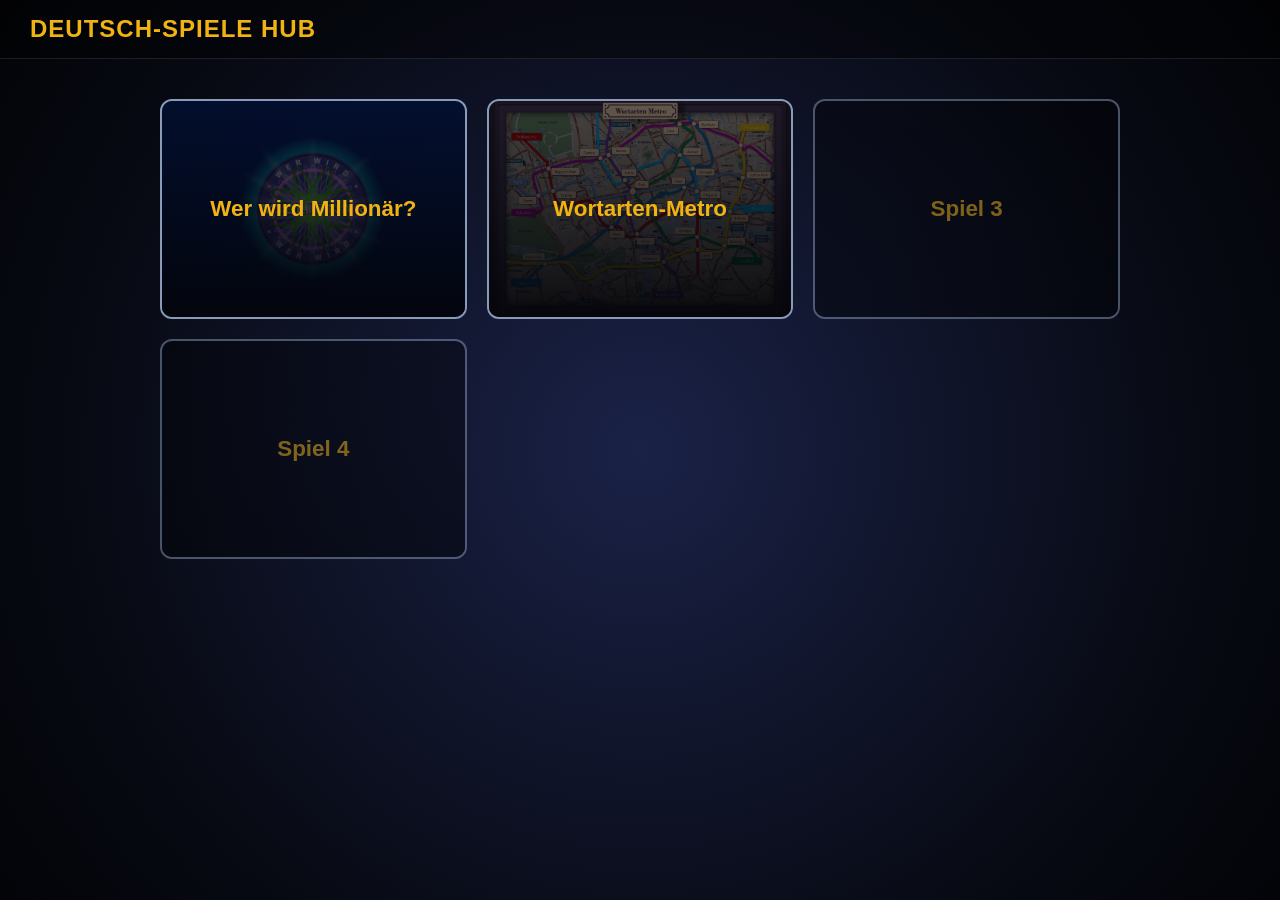
==== index.html @ 88171893 "Initiale Version des Deutsch-Spiele-Hubs Co-authored-by: Copilot <223556219+Copilot@users.noreply.gi" ====
<!DOCTYPE html>
<html lang="de">
<head>
  <meta charset="UTF-8">
  <meta name="viewport" content="width=device-width, initial-scale=1.0">
  <title>Deutschunterricht Spiele-Lounge</title>
  <link rel="stylesheet" href="css/main.css">
  <style>
    .game-grid {
      display: grid;
      grid-template-columns: repeat(auto-fit, minmax(280px, 1fr));
      gap: 20px;
      width: 100%;
      margin-top: 20px;
    }
    .game-card {
      position: relative;
      overflow: hidden;
      min-height: 220px;
      background: var(--card-bg);
      border: 2px solid var(--border-color);
      border-radius: 12px;
      padding: 25px;
      text-align: center;
      display: flex;
      flex-direction: column;
      justify-content: center;
      text-decoration: none;
      color: inherit;
      transition: transform 0.2s, border-color 0.2s;
    }
    .game-card::before {
      content: "";
      position: absolute;
      inset: 0;
      background-image: var(--game-card-image);
      background-size: cover;
      background-position: center;
      opacity: 0.45;
      transition: opacity 0.2s, transform 0.2s;
    }
    .game-card::after {
      content: "";
      position: absolute;
      inset: 0;
      background: linear-gradient(180deg, rgba(3, 4, 8, 0.15), rgba(3, 4, 8, 0.9));
    }
    .game-card > * {
      position: relative;
      z-index: 1;
    }
    .game-card:hover {
      transform: translateY(-5px);
      border-color: var(--accent-yellow);
    }
    .game-card:hover::before {
      opacity: 0.6;
      transform: scale(1.04);
    }
    .game-card-placeholder {
      opacity: 0.5;
      cursor: not-allowed;
    }
    .game-card-placeholder:hover {
      transform: none;
      border-color: var(--border-color);
    }
    .game-card h3 {
      font-size: 1.4rem;
      margin-bottom: 0;
      color: var(--accent-yellow);
      text-align: center;
    }
  </style>
</head>
<body>

  <header>
    <a href="index.html" class="logo-text">Deutsch-Spiele Hub</a>
  </header>

  <div class="container">
    <div class="game-grid">
      <a href="games/wwm/index.html" class="game-card" style="--game-card-image: url('games/wwm/resources/wer-wird-millionaer.jpg');">
        <h3>Wer wird Millionär?</h3>
      </a>

      <a href="games/wortarten-metro/index.html" class="game-card" style="--game-card-image: url('games/wortarten-metro/resource/wortartenMetroV1.1.jpg');">
        <h3>Wortarten-Metro</h3>
      </a>

      <div class="game-card game-card-placeholder">
        <h3>Spiel 3</h3>
      </div>

      <div class="game-card game-card-placeholder">
        <h3>Spiel 4</h3>
      </div>
    </div>
  </div>

</body>
</html>
---- css/main.css ----
:root {
  --bg-color: #0b0d1b;
  --card-bg: rgba(0, 0, 0, 0.6);
  --border-color: #8a9bb8;
  --text-color: #ffffff;
  --accent-yellow: #f1b312;
}

* {
  box-sizing: border-box;
  margin: 0;
  padding: 0;
  font-family: 'Segoe UI', Tahoma, Geneva, Verdana, sans-serif;
}

body {
  background: radial-gradient(circle at center, #1a2247 0%, #080a14 70%, #030408 100%);
  color: var(--text-color);
  min-height: 100vh;
  display: flex;
  flex-direction: column;
  align-items: center;
}

header {
  width: 100%;
  padding: 15px 30px;
  background: rgba(0, 0, 0, 0.4);
  display: flex;
  justify-content: space-between;
  align-items: center;
  border-bottom: 1px solid rgba(255, 255, 255, 0.1);
}

.logo-text {
  font-size: 1.5rem;
  font-weight: bold;
  color: var(--accent-yellow);
  text-transform: uppercase;
  letter-spacing: 1px;
  text-decoration: none;
}

nav a {
  background: transparent;
  border: 1px solid var(--accent-yellow);
  color: var(--accent-yellow);
  padding: 8px 16px;
  margin-left: 10px;
  border-radius: 20px;
  font-weight: bold;
  text-decoration: none;
  transition: all 0.2s;
  display: inline-block;
}

nav a:hover {
  background: var(--accent-yellow);
  color: #000;
}

.container {
  width: 100%;
  max-width: 1000px;
  padding: 20px;
  flex: 1;
  display: flex;
  flex-direction: column;
  align-items: center;
}

h1, h2 {
  text-align: center;
  margin-bottom: 20px;
  font-weight: 400;
}

.btn {
  background: var(--accent-yellow);
  color: #000;
  padding: 10px 20px;
  border: none;
  border-radius: 5px;
  font-weight: bold;
  cursor: pointer;
  margin-right: 10px;
  margin-top: 5px;
  text-decoration: none;
  display: inline-block;
}

.btn:hover {
  opacity: 0.9;
}

.btn-secondary {
  background: #4a5568;
  color: white;
}
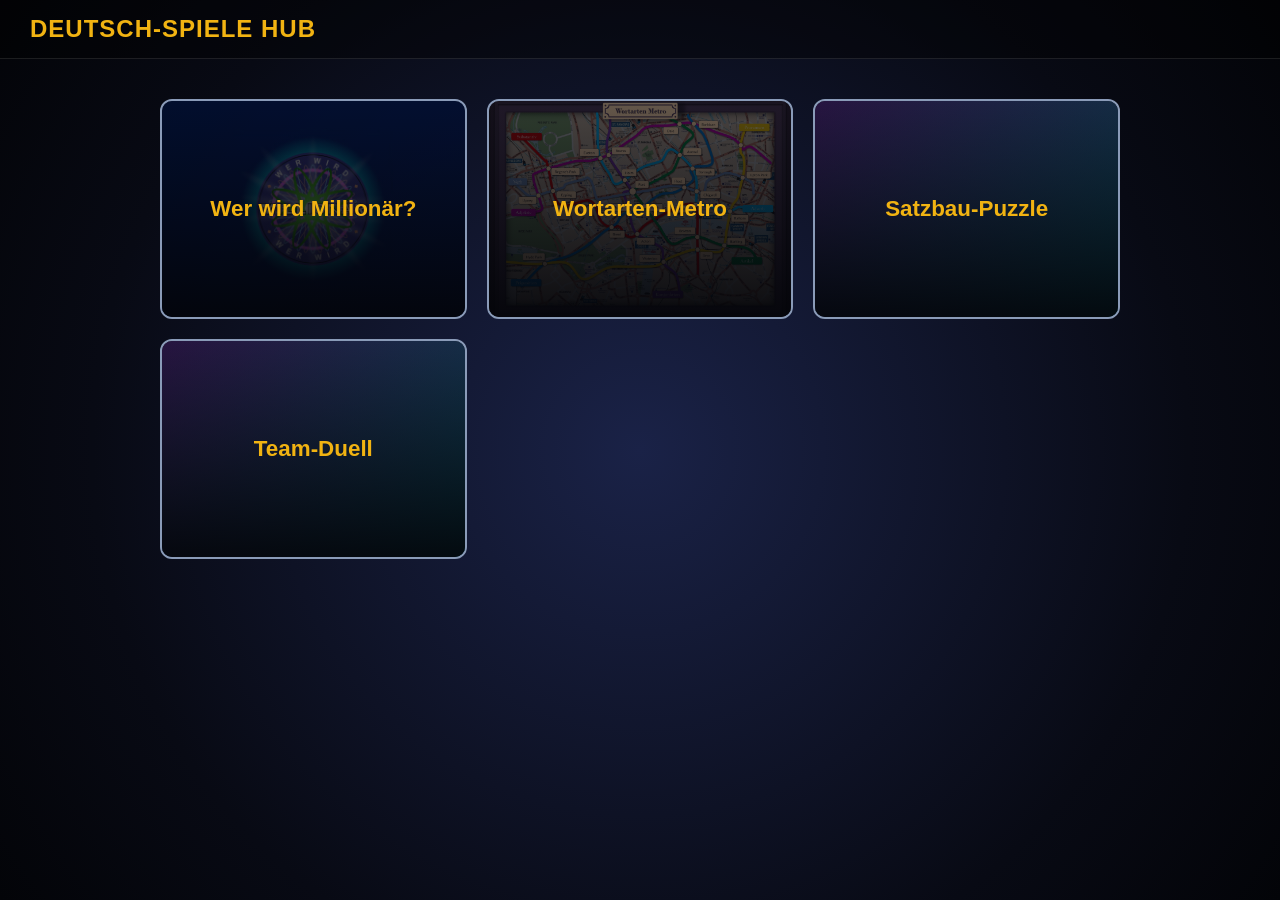
==== commit 540df73c: "Satzbau-Puzzle und Team-Duell" ====
--- a/index.html
+++ b/index.html
@@ -65,6 +65,10 @@
       transform: none;
       border-color: var(--border-color);
     }
+    .game-card-no-image::before {
+      background: linear-gradient(135deg, #3b1d5f, #0b5b6b);
+      opacity: 0.75;
+    }
     .game-card h3 {
       font-size: 1.4rem;
       margin-bottom: 0;
@@ -89,13 +93,13 @@
         <h3>Wortarten-Metro</h3>
       </a>
 
-      <div class="game-card game-card-placeholder">
-        <h3>Spiel 3</h3>
-      </div>
+      <a href="games/satzbau-puzzle/index.html" class="game-card game-card-no-image">
+        <h3>Satzbau-Puzzle</h3>
+      </a>
 
-      <div class="game-card game-card-placeholder">
-        <h3>Spiel 4</h3>
-      </div>
+      <a href="games/jeopardy/index.html" class="game-card game-card-no-image">
+        <h3>Team-Duell</h3>
+      </a>
     </div>
   </div>
 
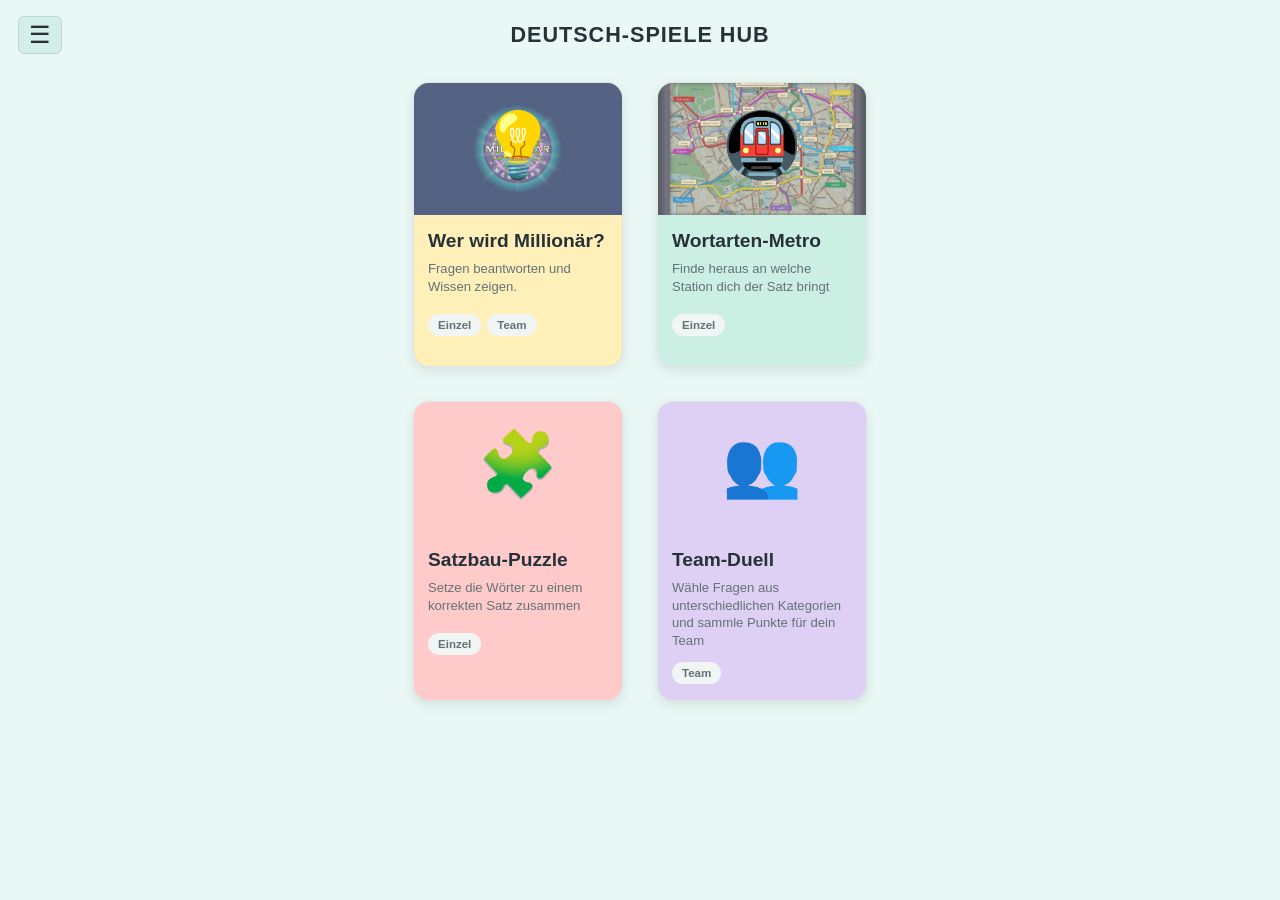
==== commit 1138a7d0: "new layout" ====
--- a/index.html
+++ b/index.html
@@ -6,102 +6,350 @@
   <title>Deutschunterricht Spiele-Lounge</title>
   <link rel="stylesheet" href="css/main.css">
   <style>
+    .home-page {
+      --home-ink: #263238;
+      --home-muted: #627276;
+      --home-mint: #e9f8f4;
+      background: var(--home-mint);
+      color: var(--home-ink);
+    }
+
+    .home-page header {
+      justify-content: center;
+      padding: 22px 24px 12px;
+      background: transparent;
+      border-bottom: 0;
+      box-shadow: none;
+    }
+
+    .home-page .logo-text {
+      color: var(--home-ink);
+      font-size: clamp(1.05rem, 3vw, 1.35rem);
+      font-weight: 600;
+      letter-spacing: 1px;
+    }
+
+    .home-page .site-menu {
+      position: absolute;
+      left: 18px;
+      top: 16px;
+    }
+
+    .home-page .site-menu summary {
+      color: var(--home-ink);
+      border: 1px solid #b8d8d1;
+      background: #d4eee8;
+      border-radius: 6px;
+      font-size: 1.5rem;
+    }
+
+    .home-page .site-menu-links {
+      background: #f8fffd;
+      border-right-color: #b8d8d1;
+    }
+
+    .home-page .site-menu-links a {
+      color: var(--home-ink);
+    }
+
+    .home-page .site-menu-links a:hover {
+      color: var(--home-ink);
+      background: #dff3ed;
+    }
+
+    .home-page .container {
+      max-width: 680px;
+      padding: 12px 20px 32px;
+    }
+
+    .home-page.is-loading {
+      overflow: hidden;
+    }
+
+    .home-loader {
+      position: fixed;
+      inset: 0;
+      z-index: 1000;
+      display: grid;
+      place-items: center;
+      background: rgba(80, 92, 90, 0.58);
+      opacity: 1;
+      visibility: visible;
+      transition: opacity 0.9s cubic-bezier(0.4, 0, 0.2, 1), visibility 0s linear 0.9s;
+    }
+
+    .home-loader.is-hidden {
+      opacity: 0;
+      visibility: hidden;
+      pointer-events: none;
+    }
+
+    .home-loader-content {
+      position: relative;
+      display: flex;
+      place-items: center;
+      justify-content: center;
+      width: 92px;
+      height: 92px;
+    }
+
+    .home-loader-icon {
+      display: flex;
+      gap: 2px;
+      font-size: 1.55rem;
+      line-height: 1;
+    }
+
+    .home-loader-ring {
+      position: absolute;
+      inset: 0;
+      border: 4px solid rgba(255, 255, 255, 0.35);
+      border-top-color: #ffffff;
+      border-right-color: #d4eee8;
+      border-radius: 50%;
+      animation: home-loader-spin 1s linear infinite;
+    }
+
+    @keyframes home-loader-spin {
+      to {
+        transform: rotate(360deg);
+      }
+    }
+
+    .home-page .game-grid {
+      display: grid;
+      grid-template-columns: repeat(2, minmax(0, 210px));
+      gap: 34px;
+      margin-top: 10px;
+      justify-content: center;
+    }
+
     .game-grid {
-      display: grid;
-      grid-template-columns: repeat(auto-fit, minmax(280px, 1fr));
-      gap: 20px;
       width: 100%;
-      margin-top: 20px;
-    }
+    }
+
     .game-card {
       position: relative;
       overflow: hidden;
-      min-height: 220px;
-      background: var(--card-bg);
-      border: 2px solid var(--border-color);
-      border-radius: 12px;
-      padding: 25px;
-      text-align: center;
-      display: flex;
-      flex-direction: column;
-      justify-content: center;
+      width: 210px;
+      justify-self: center;
+      min-height: 285px;
+      padding: 0 14px 16px;
+      border: 1px solid #dce5e4;
+      border-radius: 16px;
+      color: var(--home-ink);
+      display: block;
       text-decoration: none;
-      color: inherit;
-      transition: transform 0.2s, border-color 0.2s;
-    }
+      background: #ffffff;
+      box-shadow: 0 4px 12px rgba(38, 50, 56, 0.1);
+      transition: transform 0.2s, box-shadow 0.2s;
+    }
+
+    .game-card > * {
+      position: relative;
+      z-index: 1;
+    }
+
     .game-card::before {
       content: "";
       position: absolute;
-      inset: 0;
+      top: 0;
+      left: 0;
+      right: 0;
+      height: 132px;
       background-image: var(--game-card-image);
       background-size: cover;
       background-position: center;
-      opacity: 0.45;
-      transition: opacity 0.2s, transform 0.2s;
-    }
+      background-color: var(--card-color);
+      opacity: 1;
+      mix-blend-mode: normal;
+    }
+
     .game-card::after {
       content: "";
       position: absolute;
-      inset: 0;
-      background: linear-gradient(180deg, rgba(3, 4, 8, 0.15), rgba(3, 4, 8, 0.9));
-    }
-    .game-card > * {
-      position: relative;
-      z-index: 1;
-    }
+      top: 0;
+      left: 0;
+      right: 0;
+      height: 132px;
+      background: var(--card-color);
+      opacity: 0.32;
+      pointer-events: none;
+    }
+
+    .game-card:nth-child(1) {
+      --card-color: #fff0b9;
+      background: #fff0b9;
+    }
+
+    .game-card:nth-child(2) {
+      --card-color: #ccefe4;
+      background: #ccefe4;
+    }
+
+    .game-card:nth-child(3) {
+      --card-color: #ffcaca;
+      background: #ffcaca;
+    }
+
+    .game-card:nth-child(4) {
+      --card-color: #ded0f4;
+      background: #ded0f4;
+    }
+
     .game-card:hover {
       transform: translateY(-5px);
-      border-color: var(--accent-yellow);
-    }
-    .game-card:hover::before {
-      opacity: 0.6;
-      transform: scale(1.04);
-    }
-    .game-card-placeholder {
-      opacity: 0.5;
-      cursor: not-allowed;
-    }
-    .game-card-placeholder:hover {
-      transform: none;
-      border-color: var(--border-color);
-    }
-    .game-card-no-image::before {
-      background: linear-gradient(135deg, #3b1d5f, #0b5b6b);
-      opacity: 0.75;
-    }
+      box-shadow: 0 9px 18px rgba(38, 50, 56, 0.16);
+    }
+
+    .game-card-icon {
+      display: block;
+      height: 132px;
+      margin: 0 -14px 14px;
+      padding-top: 30px;
+      font-size: 4rem;
+      line-height: 1;
+      text-align: center;
+    }
+
     .game-card h3 {
-      font-size: 1.4rem;
-      margin-bottom: 0;
-      color: var(--accent-yellow);
-      text-align: center;
+      margin: 0 0 8px;
+      color: var(--home-ink);
+      font-size: 1.2rem;
+      line-height: 1.2;
+      text-align: left;
+    }
+
+    .game-card p {
+      display: block;
+      min-height: 42px;
+      margin: 0 0 12px;
+      color: var(--home-muted);
+      font-size: 0.82rem;
+      line-height: 1.35;
+      text-align: left;
+    }
+
+    .game-card-badge {
+      display: inline-block;
+      padding: 5px 10px;
+      border-radius: 999px;
+      background: #f1f5f4;
+      color: #627276;
+      font-size: 0.72rem;
+      font-weight: 600;
+    }
+
+    .game-card-tags {
+      display: flex;
+      flex-wrap: wrap;
+      gap: 6px;
+    }
+
+    @media (max-width: 520px) {
+      .home-page .game-grid {
+        grid-template-columns: 1fr;
+        gap: 24px;
+      }
+
+      .game-card {
+        width: min(210px, 100%);
+        justify-self: center;
+        min-height: 250px;
+        padding: 0 11px 12px;
+      }
+
+      .game-card::before,
+      .game-card::after {
+        height: 105px;
+      }
+
+      .game-card-icon {
+        height: 105px;
+        margin: 0 -11px 11px;
+        padding-top: 23px;
+        font-size: 3.2rem;
+      }
+
+      .game-card h3 {
+        font-size: 1rem;
+      }
+
+      .game-card p {
+        font-size: 0.74rem;
+      }
     }
   </style>
 </head>
-<body>
+<body class="home-page is-loading">
+
+  <div class="home-loader" id="home-loader" aria-label="Seite wird geladen">
+    <div class="home-loader-content">
+      <span class="home-loader-icon" aria-hidden="true">📚</span>
+      <span class="home-loader-ring" aria-hidden="true"></span>
+    </div>
+  </div>
 
   <header>
     <a href="index.html" class="logo-text">Deutsch-Spiele Hub</a>
+    <details class="site-menu">
+      <summary aria-label="Navigation öffnen"></summary>
+      <nav class="site-menu-links" aria-label="Hauptnavigation">
+        <a href="index.html">Spiele</a>
+        <a href="fragensets.html">Fragensets</a>
+      </nav>
+    </details>
   </header>
 
   <div class="container">
     <div class="game-grid">
       <a href="games/wwm/index.html" class="game-card" style="--game-card-image: url('games/wwm/resources/wer-wird-millionaer.jpg');">
+        <span class="game-card-icon" aria-hidden="true">💡</span>
         <h3>Wer wird Millionär?</h3>
+        <p>Fragen beantworten und Wissen zeigen.</p>
+        <span class="game-card-tags">
+          <span class="game-card-badge">Einzel</span>
+          <span class="game-card-badge">Team</span>
+        </span>
       </a>
 
       <a href="games/wortarten-metro/index.html" class="game-card" style="--game-card-image: url('games/wortarten-metro/resource/wortartenMetroV1.1.jpg');">
+        <span class="game-card-icon" aria-hidden="true">🚇</span>
         <h3>Wortarten-Metro</h3>
+        <p>Finde heraus an welche Station dich der Satz bringt</p>
+        <span class="game-card-tags">
+          <span class="game-card-badge">Einzel</span>
+        </span>
       </a>
 
-      <a href="games/satzbau-puzzle/index.html" class="game-card game-card-no-image">
+      <a href="games/satzbau-puzzle/index.html" class="game-card">
+        <span class="game-card-icon" aria-hidden="true">🧩</span>
         <h3>Satzbau-Puzzle</h3>
+        <p>Setze die Wörter zu einem korrekten Satz zusammen</p>
+        <span class="game-card-tags">
+          <span class="game-card-badge">Einzel</span>
+        </span>
       </a>
 
-      <a href="games/jeopardy/index.html" class="game-card game-card-no-image">
+      <a href="games/jeopardy/index.html" class="game-card">
+        <span class="game-card-icon" aria-hidden="true">👥</span>
         <h3>Team-Duell</h3>
+        <p>Wähle Fragen aus unterschiedlichen Kategorien und sammle Punkte für dein Team</p>
+        <span class="game-card-tags">
+          <span class="game-card-badge">Team</span>
+        </span>
       </a>
     </div>
   </div>
 
+  <script>
+    window.addEventListener("load", () => {
+      window.setTimeout(() => {
+        document.getElementById("home-loader").classList.add("is-hidden");
+        document.body.classList.remove("is-loading");
+      }, 1200);
+    });
+  </script>
+
 </body>
 </html>
--- a/css/main.css
+++ b/css/main.css
@@ -27,17 +27,225 @@
   padding: 15px 30px;
   background: rgba(0, 0, 0, 0.4);
   display: flex;
-  justify-content: space-between;
+  justify-content: flex-start;
   align-items: center;
+  gap: 15px;
   border-bottom: 1px solid rgba(255, 255, 255, 0.1);
 }
 
+.site-menu {
+  position: relative;
+  order: -1;
+  z-index: 101;
+}
+
+.site-menu summary {
+  position: relative;
+  z-index: 102;
+  list-style: none;
+  cursor: pointer;
+  color: var(--accent-yellow);
+  font-size: 1.5rem;
+  line-height: 1;
+  padding: 6px 10px;
+  border: 1px solid var(--accent-yellow);
+  border-radius: 6px;
+}
+
+.site-menu summary::-webkit-details-marker {
+  display: none;
+}
+
+.site-menu summary::before {
+  content: "☰";
+}
+
+.site-menu[open] summary::before {
+  content: "×";
+}
+
+.site-menu[open]::after {
+  content: "";
+  position: fixed;
+  z-index: 99;
+  inset: 0;
+  background: rgba(0, 0, 0, 0.5);
+}
+
+.site-menu-links {
+  position: fixed;
+  z-index: 100;
+  top: 0;
+  bottom: 0;
+  left: 0;
+  width: min(320px, 85vw);
+  padding: 80px 24px 24px;
+  background: #0b0d1b;
+  border-right: 1px solid var(--border-color);
+  box-shadow: 8px 0 24px rgba(0, 0, 0, 0.45);
+  animation: slide-in-menu 0.2s ease-out;
+}
+
+@keyframes slide-in-menu {
+  from {
+    transform: translateX(-100%);
+  }
+  to {
+    transform: translateX(0);
+  }
+}
+
+.home-page {
+  --bg-color: #eef3f8;
+  --card-bg: #ffffff;
+  --border-color: #cbd5e1;
+  --text-color: #1e293b;
+  --accent-yellow: #2563eb;
+  background: linear-gradient(135deg, #f8fafc 0%, #e8f0f8 100%);
+}
+
+.home-page header {
+  background: rgba(255, 255, 255, 0.92);
+  border-bottom-color: #dbe4ee;
+  box-shadow: 0 2px 12px rgba(30, 41, 59, 0.08);
+}
+
+.home-page .logo-text {
+  color: #1d4ed8;
+}
+
+.home-page .site-menu summary {
+  color: #1d4ed8;
+  border-color: #93c5fd;
+  background: #eff6ff;
+}
+
+.home-page .site-menu-links {
+  background: #ffffff;
+  border-right-color: #cbd5e1;
+  box-shadow: 8px 0 24px rgba(30, 41, 59, 0.15);
+}
+
+.home-page .site-menu-links a {
+  color: #1e293b;
+}
+
+.home-page .site-menu-links a:hover {
+  color: #1d4ed8;
+  background: #eff6ff;
+}
+
+.game-page {
+  --bg-color: #e9f8f4;
+  --card-bg: #ffffff;
+  --border-color: #c9dfda;
+  --text-color: #263238;
+  --accent-yellow: #2f8f83;
+  background: linear-gradient(135deg, #f8fffd 0%, #e9f8f4 100%);
+  color: var(--text-color);
+}
+
+.game-page header {
+  background: rgba(255, 255, 255, 0.92);
+  border-bottom-color: #d7e9e5;
+  box-shadow: 0 2px 12px rgba(38, 50, 56, 0.08);
+}
+
+.game-page .logo-text {
+  color: #263238;
+}
+
+.game-page .site-menu summary {
+  color: #263238;
+  border-color: #b8d8d1;
+  background: #d4eee8;
+}
+
+.game-page .site-menu-links {
+  background: #f8fffd;
+  border-right-color: #b8d8d1;
+  box-shadow: 8px 0 24px rgba(38, 50, 56, 0.15);
+}
+
+.game-page .site-menu-links a {
+  color: #263238;
+}
+
+.game-page .site-menu-links a:hover {
+  color: #263238;
+  background: #dff3ed;
+}
+
+.game-page .btn {
+  background: #f3c95f;
+  color: #263238;
+  border-radius: 999px;
+  box-shadow: 0 3px 0 rgba(38, 50, 56, 0.08);
+}
+
+.game-page .btn-secondary {
+  background: #d4eee8;
+  color: #263238;
+}
+
+.game-page .editor-card select,
+.game-page .setup-card select,
+.game-page select,
+.game-page option {
+  background: #ffffff;
+  color: #263238;
+}
+
+.game-page .editor-card select,
+.game-page .setup-card select,
+.game-page select {
+  border-color: #b8d8d1;
+}
+
+.game-page input,
+.game-page textarea,
+.game-page select {
+  background: #ffffff;
+  color: #263238;
+  border-color: #b8d8d1;
+}
+
+.game-page .editor-card input,
+.game-page .editor-card textarea,
+.game-page .setup-card input,
+.game-page .setup-card textarea {
+  background: #ffffff;
+  color: #263238;
+  border-color: #b8d8d1;
+}
+
+.game-page input::placeholder,
+.game-page textarea::placeholder {
+  color: #819191;
+  opacity: 1;
+}
+
+.site-menu-links a {
+  display: block;
+  margin-left: 0;
+  padding: 10px 12px;
+  color: var(--text-color);
+  text-decoration: none;
+  border-radius: 4px;
+  border: none;
+}
+
+.site-menu-links a:hover {
+  color: #000;
+  background: var(--accent-yellow);
+}
+
 .logo-text {
-  font-size: 1.5rem;
-  font-weight: bold;
+  font-size: 1.25rem;
+  font-weight: 600;
   color: var(--accent-yellow);
   text-transform: uppercase;
-  letter-spacing: 1px;
+  letter-spacing: 0.8px;
   text-decoration: none;
 }
 
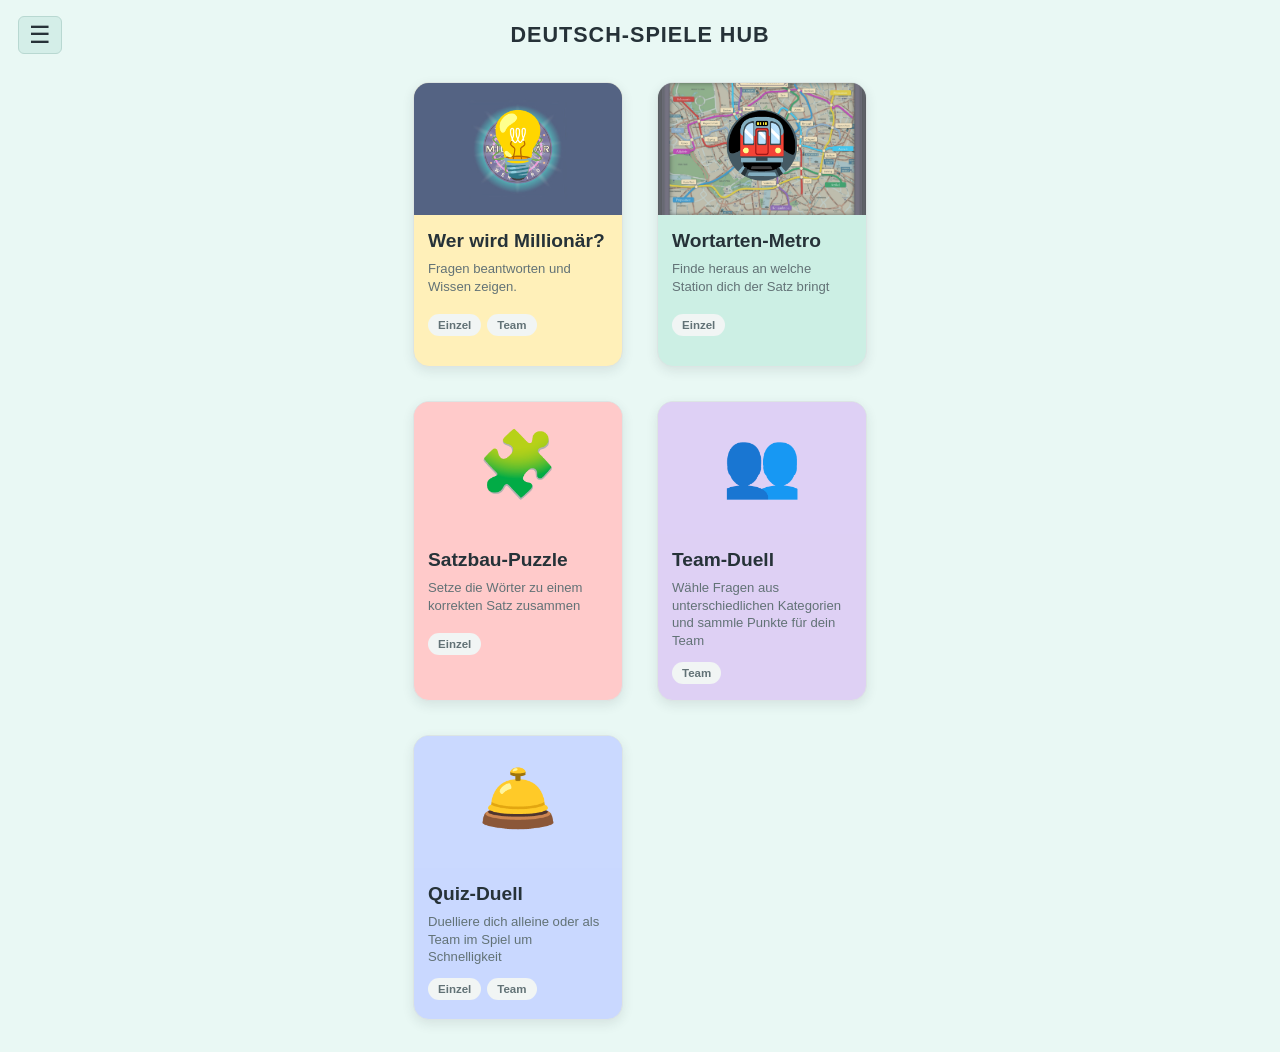
==== commit 7c205c6f: "ton und quiz-duell" ====
--- a/index.html
+++ b/index.html
@@ -5,6 +5,11 @@
   <meta name="viewport" content="width=device-width, initial-scale=1.0">
   <title>Deutschunterricht Spiele-Lounge</title>
   <link rel="stylesheet" href="css/main.css">
+  <script>
+    if (sessionStorage.getItem("home-loader-seen") === "true") {
+      document.documentElement.classList.add("home-loader-seen");
+    }
+  </script>
   <style>
     .home-page {
       --home-ink: #263238;
@@ -64,6 +69,10 @@
 
     .home-page.is-loading {
       overflow: hidden;
+    }
+
+    .home-loader-seen .home-loader {
+      display: none;
     }
 
     .home-loader {
@@ -197,6 +206,11 @@
       background: #ded0f4;
     }
 
+    .game-card:nth-child(5) {
+      --card-color: #c9d8ff;
+      background: #c9d8ff;
+    }
+
     .game-card:hover {
       transform: translateY(-5px);
       box-shadow: 0 9px 18px rgba(38, 50, 56, 0.16);
@@ -281,7 +295,7 @@
     }
   </style>
 </head>
-<body class="home-page is-loading">
+<body class="home-page">
 
   <div class="home-loader" id="home-loader" aria-label="Seite wird geladen">
     <div class="home-loader-content">
@@ -295,6 +309,11 @@
     <details class="site-menu">
       <summary aria-label="Navigation öffnen"></summary>
       <nav class="site-menu-links" aria-label="Hauptnavigation">
+        <div class="sound-controls">
+          <button class="sound-toggle" id="sound-toggle" type="button" aria-pressed="true"></button>
+          <label class="sound-volume-label" for="sound-volume">Lautstärke</label>
+          <input class="sound-volume" id="sound-volume" type="range" min="0" max="100" value="100" aria-label="Lautstärke">
+        </div>
         <a href="index.html">Spiele</a>
         <a href="fragensets.html">Fragensets</a>
       </nav>
@@ -339,17 +358,36 @@
           <span class="game-card-badge">Team</span>
         </span>
       </a>
+
+      <a href="games/quiz-duell/index.html" class="game-card">
+        <span class="game-card-icon" aria-hidden="true">🛎️</span>
+        <h3>Quiz-Duell</h3>
+        <p>Duelliere dich alleine oder als Team im Spiel um Schnelligkeit</p>
+        <span class="game-card-tags">
+          <span class="game-card-badge">Einzel</span>
+          <span class="game-card-badge">Team</span>
+        </span>
+      </a>
     </div>
   </div>
 
   <script>
-    window.addEventListener("load", () => {
-      window.setTimeout(() => {
-        document.getElementById("home-loader").classList.add("is-hidden");
-        document.body.classList.remove("is-loading");
-      }, 1200);
-    });
+    const loader = document.getElementById("home-loader");
+
+    if (document.documentElement.classList.contains("home-loader-seen")) {
+      loader.classList.add("is-hidden");
+    } else {
+      sessionStorage.setItem("home-loader-seen", "true");
+      document.body.classList.add("is-loading");
+      window.addEventListener("load", () => {
+        window.setTimeout(() => {
+          loader.classList.add("is-hidden");
+          document.body.classList.remove("is-loading");
+        }, 1200);
+      });
+    }
   </script>
+  <script src="js/audio.js"></script>
 
 </body>
 </html>
--- a/css/main.css
+++ b/css/main.css
@@ -23,6 +23,7 @@
 }
 
 header {
+  position: relative;
   width: 100%;
   padding: 15px 30px;
   background: rgba(0, 0, 0, 0.4);
@@ -31,6 +32,46 @@
   align-items: center;
   gap: 15px;
   border-bottom: 1px solid rgba(255, 255, 255, 0.1);
+}
+
+.sound-controls {
+  display: flex;
+  align-items: center;
+  gap: 8px;
+  padding: 0 0 18px;
+  margin-bottom: 12px;
+  border-bottom: 1px solid var(--border-color);
+}
+
+.sound-toggle {
+  display: grid;
+  place-items: center;
+  width: 42px;
+  height: 42px;
+  padding: 0;
+  border: 1px solid var(--border-color);
+  border-radius: 50%;
+  background: transparent;
+  color: var(--text-color);
+  font-size: 1.2rem;
+  cursor: pointer;
+}
+
+.sound-volume {
+  width: 100px;
+  accent-color: var(--accent-yellow);
+  cursor: pointer;
+}
+
+.sound-volume-label {
+  color: var(--text-color);
+  font-size: 0.95rem;
+}
+
+.sound-toggle:hover,
+.sound-toggle:focus-visible,
+.sound-volume:focus-visible {
+  background: var(--card-bg);
 }
 
 .site-menu {
@@ -64,8 +105,7 @@
   content: "×";
 }
 
-.site-menu[open]::after {
-  content: "";
+.site-menu-overlay {
   position: fixed;
   z-index: 99;
   inset: 0;
@@ -177,7 +217,7 @@
 }
 
 .game-page .btn {
-  background: #f3c95f;
+  background: #eab308;
   color: #263238;
   border-radius: 999px;
   box-shadow: 0 3px 0 rgba(38, 50, 56, 0.08);
@@ -208,6 +248,45 @@
   background: #ffffff;
   color: #263238;
   border-color: #b8d8d1;
+}
+
+.game-page .game-setup-card {
+  width: min(500px, 100%);
+  margin: 20px auto;
+  padding: 24px;
+  text-align: left;
+  background: #ffffff;
+  border: 1px solid #c9dfda;
+  border-radius: 16px;
+  color: #263238;
+  box-shadow: 0 4px 12px rgba(38, 50, 56, 0.08);
+}
+
+.game-page .game-setup-card label {
+  display: block;
+  margin: 0 0 8px;
+  color: #2f8f83;
+  font-weight: 600;
+}
+
+.game-page .game-setup-card label:not(:first-child) {
+  margin-top: 16px;
+}
+
+.game-page .game-setup-card select,
+.game-page .game-setup-card input {
+  width: 100%;
+  padding: 10px;
+  margin: 0 0 16px;
+  border: 1px solid #b8d8d1;
+  border-radius: 8px;
+  background: #ffffff;
+  color: #263238;
+  font: inherit;
+}
+
+.game-page .game-setup-card .btn {
+  margin-top: 4px;
 }
 
 .game-page .editor-card input,
